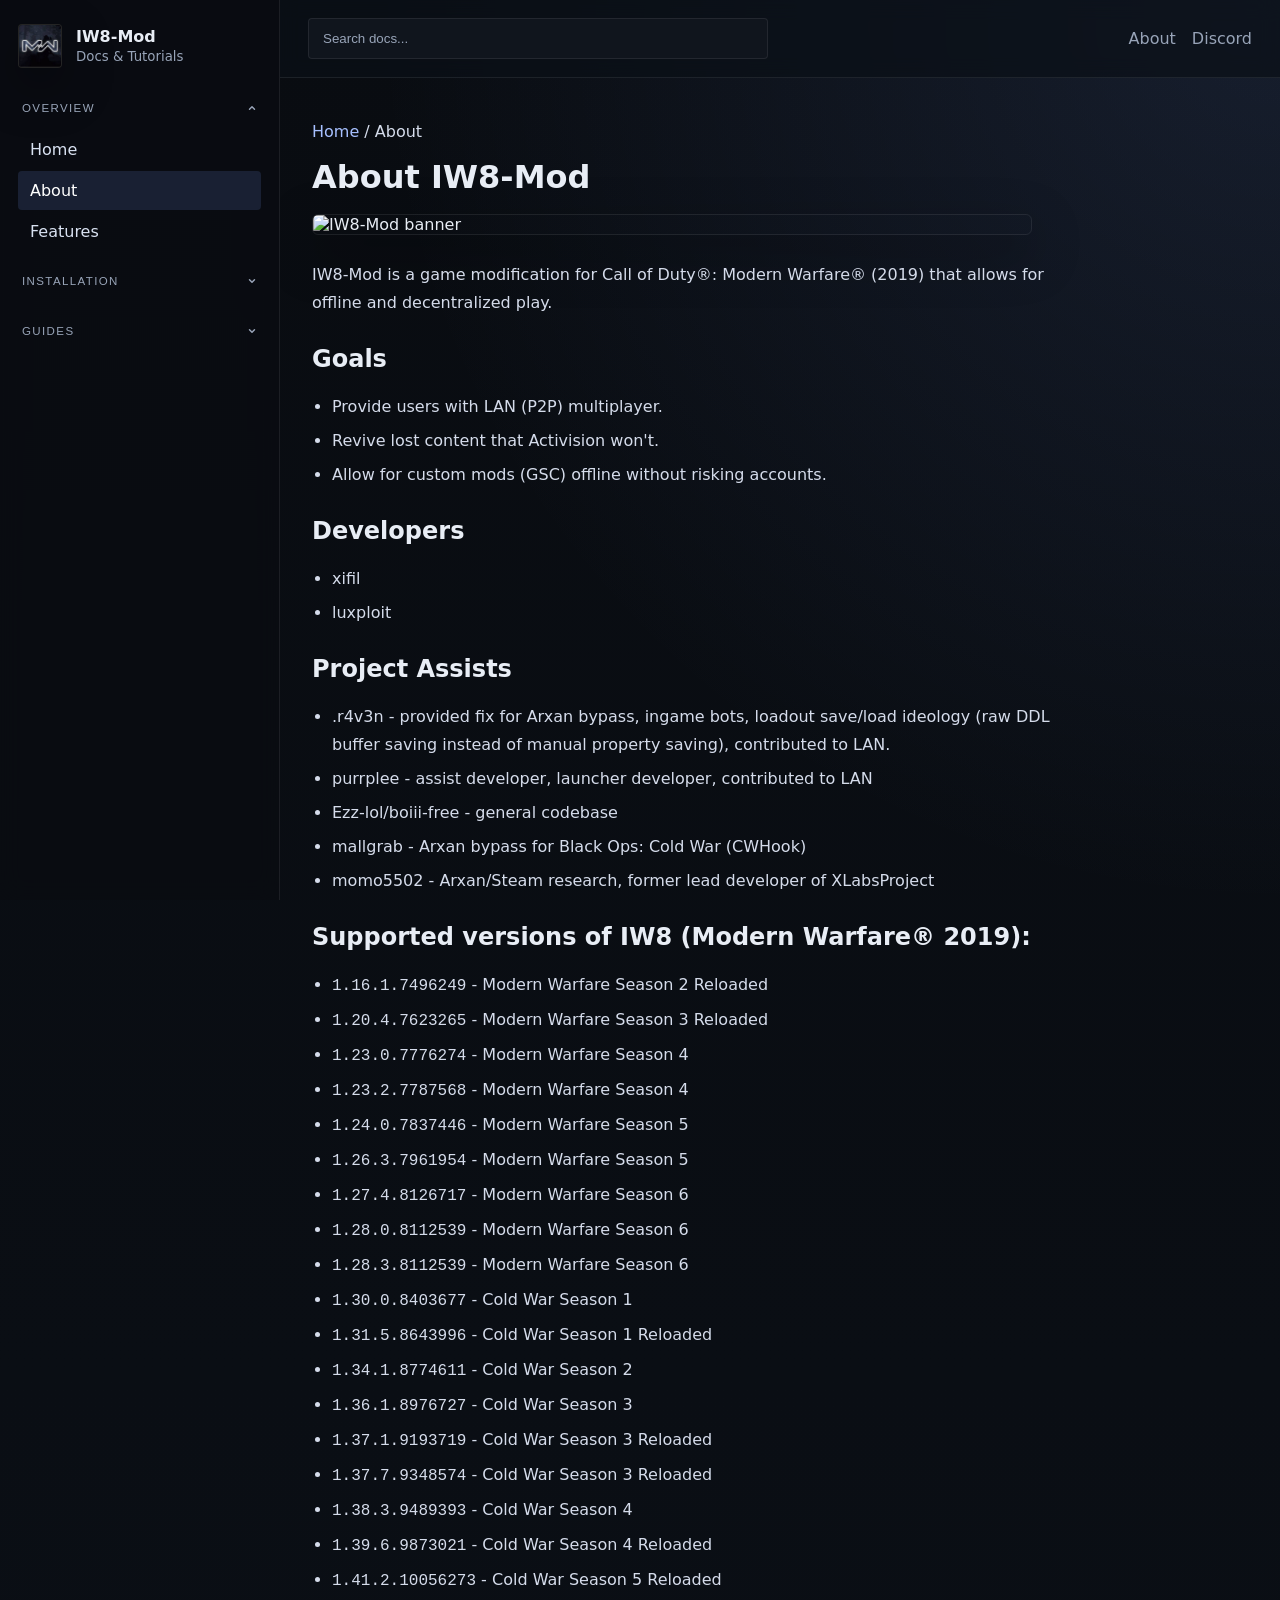
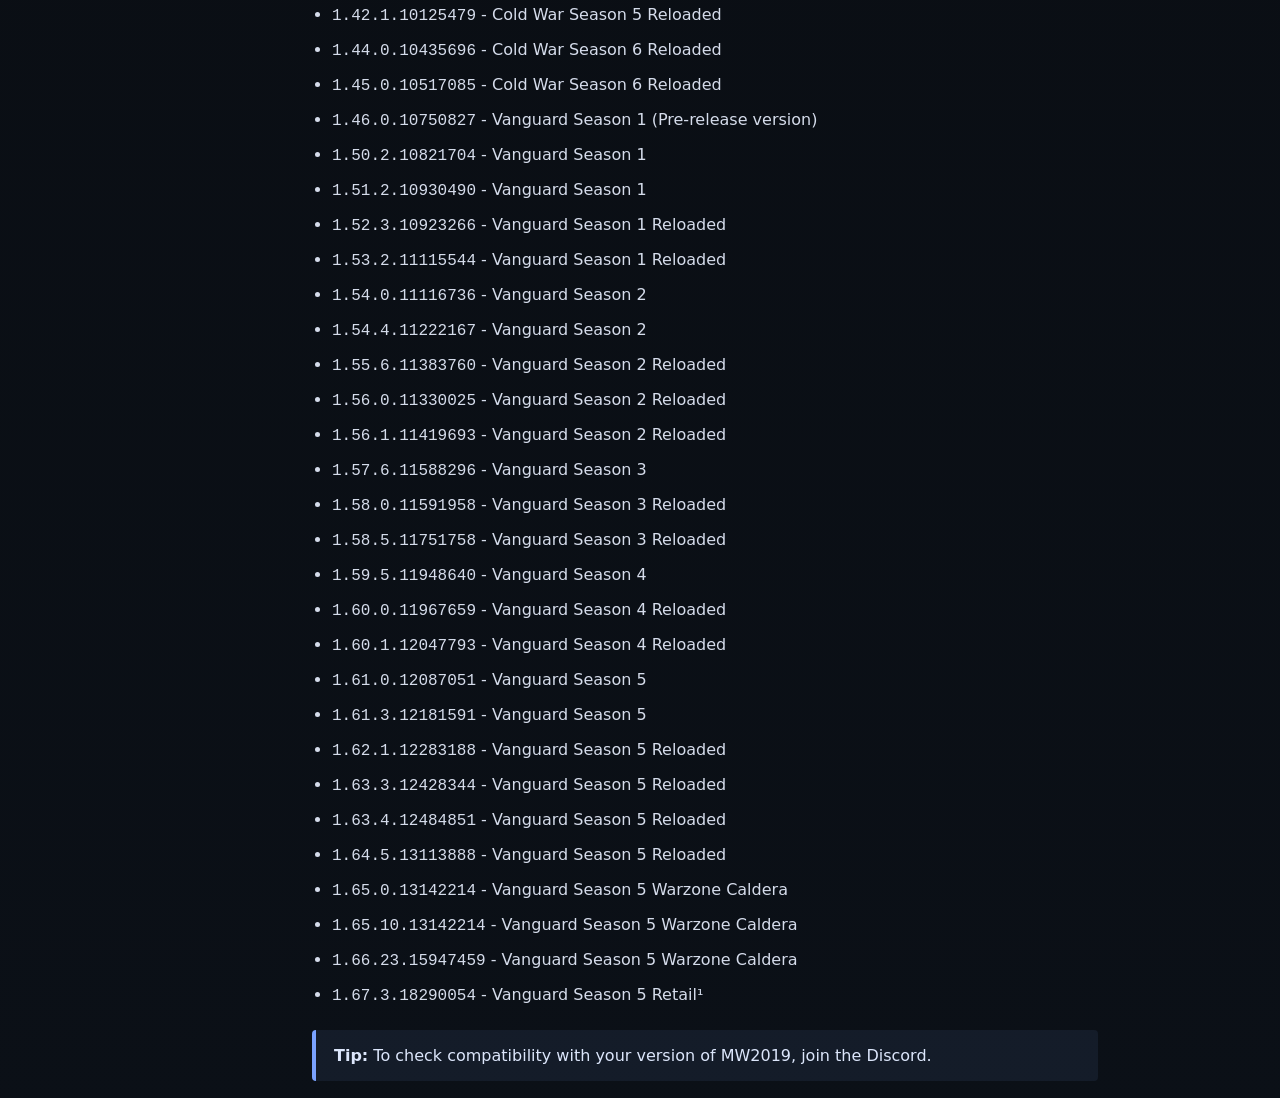
==== about/index.html @ 69fe7710 "WIP camo related page (codePen image sliders/dir css, still need more examples), other minor tweaks " ====
<!DOCTYPE html>
<html lang="en">

<head>
  <meta charset="UTF-8" />
  <meta name="viewport" content="width=device-width, initial-scale=1.0" />
  <title>IW8-Mod Docs - About</title>
  <meta name="description" content="About the IW8-Mod project and documentation." />
  <link rel="stylesheet" href="../assets/css/style.css" />
  <link rel="icon" type="image/png" href="../assets/images/iw8mod-icon.jpg" />
</head>

<body>
  <div class="site-shell">
    <aside class="sidebar" id="sidebar">
      <div class="sidebar-inner">
        <a class="brand" href="../">
          <img class="brand-mark brand-logo" src="../assets/images/iw8mod-icon.jpg" alt="IW8-Mod logo" />
          <div>
            <strong>IW8-Mod</strong>
            <small>Docs & Tutorials</small>
          </div>
        </a>

        <nav class="sidebar-nav">
          <div class="nav-group is-open">
            <button class="nav-group-toggle" type="button" aria-expanded="true">
              <span class="nav-label">Overview</span>
              <span class="nav-chevron">⌄</span>
            </button>
            <div class="nav-group-links">
              <a class="nav-link" href="../">Home</a>
              <a class="nav-link active" href="../about/">About</a>
              <a class="nav-link" href="../features/">Features</a>
            </div>
          </div>

          <div class="nav-group">
            <button class="nav-group-toggle" type="button" aria-expanded="false">
              <span class="nav-label">Installation</span>
              <span class="nav-chevron">⌄</span>
            </button>
            <div class="nav-group-links">
              <a class="nav-link" href="../installation/manual/">Manual</a>
              <a class="nav-link" href="../installation/zerolauncher/">Using ZeroLauncher</a>
            </div>
          </div>

          <div class="nav-group">
            <button class="nav-group-toggle" type="button" aria-expanded="false">
              <span class="nav-label">Guides</span>
              <span class="nav-chevron">⌄</span>
            </button>
            <div class="nav-group-links">
              <a class="nav-link" href="../guides/scripting/">Scripting</a>
              <a class="nav-link" href="../guides/customization/">Custom Camos</a>
              <a class="nav-link" href="../guides/troubleshooting/">Troubleshooting</a>
            </div>
          </div>
        </nav>
      </div>
    </aside>

    <div class="main-area">
      <header class="topbar">
        <button class="menu-toggle" id="menuToggle" aria-label="Toggle sidebar">
          ☰
        </button>

        <div class="topbar-search">
          <input type="text" placeholder="Search docs..." />
        </div>

        <div class="topbar-links">
          <a href="./">About</a>
          <a href="https://discord.gg/WVSErUvBbj">Discord</a>
        </div>
      </header>

      <main class="content doc-page">
        <p class="breadcrumb"><a href="../">Home</a> / About</p>
        <h1>About IW8-Mod</h1>

        <img class="iw8-mod-banner" src="https://cdn.fsploit.xyz/images/iw8-mod-banner.png" alt="IW8-Mod banner" />

        <p>
          IW8-Mod is a game modification for Call of Duty®: Modern Warfare® (2019) that allows for offline and
          decentralized play.
        </p>

        <h2>Goals</h2>
        <ul>
          <li>Provide users with LAN (P2P) multiplayer.</li>
          <li>Revive lost content that Activision won't.</li>
          <li>Allow for custom mods (GSC) offline without risking accounts.</li>
        </ul>

        <h2>Developers</h2>
        <ul>
          <li>xifil</li>
          <li>luxploit</li>
        </ul>
        <h2>Project Assists</h2>
        <ul>
          <li>.r4v3n - provided fix for Arxan bypass, ingame bots, loadout save/load ideology (raw DDL buffer saving
            instead of manual property saving), contributed to LAN.</li>
          <li>purrplee - assist developer, launcher developer, contributed to LAN</li>
          <li>Ezz-lol/boiii-free - general codebase</li>
          <li>mallgrab - Arxan bypass for Black Ops: Cold War (CWHook)</li>
          <li>momo5502 - Arxan/Steam research, former lead developer of XLabsProject</li>
        </ul>

        <h2>Supported versions of IW8 (Modern Warfare® 2019):</h2>
        <ul>
          <li><code>1.16.1.7496249</code> - Modern Warfare Season 2 Reloaded</li>
          <li><code>1.20.4.7623265</code> - Modern Warfare Season 3 Reloaded</li>
          <li><code>1.23.0.7776274</code> - Modern Warfare Season 4</li>
          <li><code>1.23.2.7787568</code> - Modern Warfare Season 4</li>
          <li><code>1.24.0.7837446</code> - Modern Warfare Season 5</li>
          <li><code>1.26.3.7961954</code> - Modern Warfare Season 5</li>
          <li><code>1.27.4.8126717</code> - Modern Warfare Season 6</li>
          <li><code>1.28.0.8112539</code> - Modern Warfare Season 6</li>
          <li><code>1.28.3.8112539</code> - Modern Warfare Season 6</li>
          <li><code>1.30.0.8403677</code> - Cold War Season 1</li>
          <li><code>1.31.5.8643996</code> - Cold War Season 1 Reloaded</li>
          <li><code>1.34.1.8774611</code> - Cold War Season 2</li>
          <li><code>1.36.1.8976727</code> - Cold War Season 3</li>
          <li><code>1.37.1.9193719</code> - Cold War Season 3 Reloaded</li>
          <li><code>1.37.7.9348574</code> - Cold War Season 3 Reloaded</li>
          <li><code>1.38.3.9489393</code> - Cold War Season 4</li>
          <li><code>1.39.6.9873021</code> - Cold War Season 4 Reloaded</li>
          <li><code>1.41.2.10056273</code> - Cold War Season 5 Reloaded</li>
          <li><code>1.42.1.10125479</code> - Cold War Season 5 Reloaded</li>
          <li><code>1.44.0.10435696</code> - Cold War Season 6 Reloaded</li>
          <li><code>1.45.0.10517085</code> - Cold War Season 6 Reloaded</li>
          <li><code>1.46.0.10750827</code> - Vanguard Season 1 (Pre-release version)</li>
          <li><code>1.50.2.10821704</code> - Vanguard Season 1</li>
          <li><code>1.51.2.10930490</code> - Vanguard Season 1</li>
          <li><code>1.52.3.10923266</code> - Vanguard Season 1 Reloaded</li>
          <li><code>1.53.2.11115544</code> - Vanguard Season 1 Reloaded</li>
          <li><code>1.54.0.11116736</code> - Vanguard Season 2</li>
          <li><code>1.54.4.11222167</code> - Vanguard Season 2</li>
          <li><code>1.55.6.11383760</code> - Vanguard Season 2 Reloaded</li>
          <li><code>1.56.0.11330025</code> - Vanguard Season 2 Reloaded</li>
          <li><code>1.56.1.11419693</code> - Vanguard Season 2 Reloaded</li>
          <li><code>1.57.6.11588296</code> - Vanguard Season 3</li>
          <li><code>1.58.0.11591958</code> - Vanguard Season 3 Reloaded</li>
          <li><code>1.58.5.11751758</code> - Vanguard Season 3 Reloaded</li>
          <li><code>1.59.5.11948640</code> - Vanguard Season 4</li>
          <li><code>1.60.0.11967659</code> - Vanguard Season 4 Reloaded</li>
          <li><code>1.60.1.12047793</code> - Vanguard Season 4 Reloaded</li>
          <li><code>1.61.0.12087051</code> - Vanguard Season 5</li>
          <li><code>1.61.3.12181591</code> - Vanguard Season 5</li>
          <li><code>1.62.1.12283188</code> - Vanguard Season 5 Reloaded</li>
          <li><code>1.63.3.12428344</code> - Vanguard Season 5 Reloaded</li>
          <li><code>1.63.4.12484851</code> - Vanguard Season 5 Reloaded</li>
          <li><code>1.64.5.13113888</code> - Vanguard Season 5 Reloaded</li>
          <li><code>1.65.0.13142214</code> - Vanguard Season 5 Warzone Caldera</li>
          <li><code>1.65.10.13142214</code> - Vanguard Season 5 Warzone Caldera</li>
          <li><code>1.66.23.15947459</code> - Vanguard Season 5 Warzone Caldera</li>
          <li><code>1.67.3.18290054</code> - Vanguard Season 5 Retail¹</li>
        </ul>

        <div class="callout">
          <strong>Tip:</strong> To check compatibility with your version of MW2019, join the Discord.
        </div>
      </main>
    </div>
  </div>
  <script src="../assets/js/main.js"></script>
</body>

</html>
---- assets/css/style.css ----
:root {
  --bg: #0a0d12;
  --panel: #10151d;
  --panel-2: #151c27;
  --border: rgba(255, 255, 255, 0.08);
  --text: #e8edf5;
  --muted: #98a4b8;
  --accent: #7aa2ff;
  --accent-2: #a7c0ff;
  --shadow: 0 18px 50px rgba(0, 0, 0, 0.35);
  --radius-lg: 6px;
  --radius-md: 4px;
  --radius-sm: 2px;
  --sidebar-width: 280px;
}

* {
  box-sizing: border-box;
}

html {
  scroll-behavior: smooth;
}

body {
  margin: 0;
  font-family: Inter, system-ui, Arial, sans-serif;
  background:
    radial-gradient(circle at top right, rgba(122, 162, 255, 0.12), transparent 30%),
    linear-gradient(180deg, #090c11 0%, #0b1017 100%);
  color: var(--text);
}

a {
  color: inherit;
  text-decoration: none;
}

code,
pre {
  font-family: Consolas, Monaco, monospace;
}

.site-shell {
  display: flex;
  min-height: 100vh;
}

.sidebar {
  width: var(--sidebar-width);
  background: rgba(10, 13, 18, 0.92);
  border-right: 1px solid var(--border);
  position: sticky;
  top: 0;
  height: 100vh;
  backdrop-filter: blur(12px);
  z-index: 30;
}

.sidebar-inner {
  padding: 24px 18px;
}

.brand {
  display: flex;
  align-items: center;
  gap: 14px;
  margin-bottom: 28px;
}

.brand-mark {
  width: 44px;
  height: 44px;
  border-radius: var(--radius-md);
  object-fit: cover;
  display: block;
  box-shadow: var(--shadow);
  border: 1px solid rgba(255, 255, 255, 0.08);
  background: #111;
}

.brand-logo {
  flex-shrink: 0;
}

.brand strong {
  display: block;
  font-size: 1rem;
}

.brand small {
  color: var(--muted);
}

.sidebar-nav {
  display: flex;
  flex-direction: column;
  gap: 18px;
}

.nav-group {
  display: flex;
  flex-direction: column;
  gap: 8px;
}

.nav-label {
  font-size: 0.72rem;
  text-transform: uppercase;
  letter-spacing: 0.12em;
  color: var(--muted);
  margin-bottom: 4px;
}

.nav-link {
  display: block;
  padding: 10px 12px;
  border-radius: var(--radius-md);
  color: #d9e2f2;
  transition: background 0.2s ease, color 0.2s ease, transform 0.2s ease;
}

.nav-link:hover,
.nav-link.active {
  background: rgba(122, 162, 255, 0.14);
  color: white;
}

.nav-link:hover {
  transform: translateX(2px);
}

.main-area {
  flex: 1;
  min-width: 0;
}

.topbar {
  display: flex;
  align-items: center;
  justify-content: space-between;
  gap: 16px;
  padding: 18px 28px;
  border-bottom: 1px solid var(--border);
  background: rgba(11, 16, 23, 0.7);
  backdrop-filter: blur(10px);
  position: sticky;
  top: 0;
  z-index: 20;
}

.menu-toggle {
  display: none;
  border: 1px solid var(--border);
  background: var(--panel);
  color: var(--text);
  border-radius: var(--radius-md);
  padding: 10px 12px;
  cursor: pointer;
}

.topbar-search {
  flex: 1;
  max-width: 460px;
}

.topbar-search input {
  width: 100%;
  padding: 12px 14px;
  border-radius: var(--radius-md);
  border: 1px solid var(--border);
  background: var(--panel);
  color: var(--text);
  outline: none;
}

.topbar-links {
  display: flex;
  align-items: center;
  gap: 16px;
}

.topbar-links a {
  color: var(--muted);
  transition: 0.2s ease;
}

.topbar-links a:hover {
  color: white;
}

.content {
  padding: 40px 32px 64px;
  max-width: 1100px;
}

.hero {
  padding: 34px;
  border: 1px solid var(--border);
  border-radius: var(--radius-lg);
  background:
    linear-gradient(180deg, rgba(255, 255, 255, 0.03), rgba(255, 255, 255, 0.01)),
    rgba(16, 21, 29, 0.86);
  box-shadow: var(--shadow);
}

.hero-badge {
  display: inline-block;
  padding: 8px 12px;
  border-radius: var(--radius-sm);
  background: rgba(122, 162, 255, 0.12);
  color: var(--accent-2);
  font-size: 0.84rem;
  margin-bottom: 12px;
}

.hero h1 {
  margin: 0 0 12px;
  font-size: clamp(2rem, 4vw, 3.5rem);
}

.hero p {
  margin: 0;
  max-width: 720px;
  color: var(--muted);
  font-size: 1.05rem;
  line-height: 1.7;
}

.hero-actions {
  display: flex;
  gap: 12px;
  margin-top: 22px;
  flex-wrap: wrap;
}

.btn {
  display: inline-flex;
  align-items: center;
  justify-content: center;
  min-height: 46px;
  padding: 0 18px;
  border-radius: var(--radius-md);
  font-weight: 600;
  transition: 0.2s ease;
}

.btn-primary {
  background: linear-gradient(135deg, var(--accent), #5d84df);
  color: white;
}

.btn-primary:hover {
  transform: translateY(-1px);
}

.btn-secondary {
  background: rgba(255, 255, 255, 0.04);
  border: 1px solid var(--border);
  color: white;
}

.grid-cards {
  display: grid;
  grid-template-columns: repeat(3, minmax(0, 1fr));
  gap: 18px;
  margin-top: 28px;
}

.doc-card {
  display: block;
  padding: 22px;
  border-radius: var(--radius-lg);
  border: 1px solid var(--border);
  background: rgba(16, 21, 29, 0.78);
  transition: 0.2s ease;
}

.doc-card:hover {
  transform: translateY(-3px);
  border-color: rgba(122, 162, 255, 0.25);
}

.card-kicker {
  display: inline-block;
  margin-bottom: 10px;
  color: var(--accent-2);
  font-size: 0.82rem;
  text-transform: uppercase;
  letter-spacing: 0.08em;
}

.doc-card h2 {
  margin: 0 0 10px;
  font-size: 1.15rem;
}

.doc-card p {
  margin: 0;
  color: var(--muted);
  line-height: 1.6;
}

.doc-section,
.doc-page {
  max-width: 850px;
}

.doc-page h1,
.doc-section h2 {
  margin-top: 0;
}

.doc-page p,
.doc-page li,
.doc-section p {
  color: #d5dceb;
  line-height: 1.75;
}

.topbar-search input::placeholder {
  color: var(--muted);
}

.doc-page ul,
.doc-page ol {
  padding-left: 20px;
}

.callout {
  margin-top: 20px;
  padding: 16px 18px;
  border-left: 4px solid var(--accent);
  border-radius: var(--radius-md);
  background: rgba(122, 162, 255, 0.08);
  color: #dce6fb;
}

pre {
  padding: 16px;
  border-radius: var(--radius-md);
  background: #0b1118;
  border: 1px solid var(--border);
  overflow-x: auto;
}

.breadcrumb {
  color: var(--muted);
  margin-bottom: 12px;
}

.breadcrumb a {
  color: var(--accent-2);
}

@media (max-width: 980px) {
  .grid-cards {
    grid-template-columns: 1fr;
  }

  .sidebar {
    position: fixed;
    left: -100%;
    transition: 0.25s ease;
  }

  .sidebar.open {
    left: 0;
  }

  .menu-toggle {
    display: inline-flex;
  }

  .topbar {
    padding: 16px 18px;
  }

  .content {
    padding: 24px 18px 48px;
  }

  .topbar-links {
    display: none;
  }
}

.iw8-mod-banner {
  display: block;
  width: 100%;
  max-width: 720px;
  max-height: 320px;

  margin: 18px 0 26px 0;

  border-radius: var(--radius-lg);
  object-fit: cover;

  border: 1px solid var(--border);
  box-shadow: var(--shadow);
}


.doc-page h1 {
  margin-bottom: 10px;
}

.doc-page p {
  margin-top: 0;
}

.doc-page h2 {
  margin-top: 28px;
}

.doc-page ul li {
  margin-bottom: 6px;
}

.doc-page ol li {
  margin-bottom: 8px;
}

.topbar-search {
  flex: 1;
  max-width: 460px;
  position: relative;
}

.search-results {
  position: absolute;
  top: calc(100% + 10px);
  left: 0;
  right: 0;
  display: none;
  padding: 8px;
  border-radius: var(--radius-md);
  border: 1px solid var(--border);
  background: rgba(16, 21, 29, 0.98);
  backdrop-filter: blur(12px);
  box-shadow: var(--shadow);
  z-index: 50;
}

.search-results.visible {
  display: block;
}

.search-result-item {
  display: block;
  padding: 12px 14px;
  border-radius: var(--radius-md);
  transition: 0.2s ease;
}

.search-result-item:hover {
  background: rgba(122, 162, 255, 0.12);
}

.search-result-item strong {
  display: block;
  color: white;
  font-size: 0.96rem;
}

.search-result-section {
  display: block;
  margin-bottom: 4px;
  color: var(--accent-2);
  font-size: 0.76rem;
  text-transform: uppercase;
  letter-spacing: 0.08em;
}

.search-result-empty {
  padding: 12px 14px;
  color: var(--muted);
  border-radius: var(--radius-md);
}

.nav-group {
  display: flex;
  flex-direction: column;
  gap: 8px;
}

.nav-group-toggle {
  width: 100%;
  display: flex;
  align-items: center;
  justify-content: space-between;
  gap: 10px;
  padding: 6px 4px;
  background: transparent;
  border: 0;
  color: inherit;
  cursor: pointer;
  text-align: left;
}

.nav-group-toggle .nav-label {
  margin-bottom: 0;
}

.nav-chevron {
  display: inline-block;
  width: 10px;
  height: 10px;
  font-size: 0;
  color: transparent !important;
  background-color: var(--muted);
  -webkit-mask: url("data:image/svg+xml,%3Csvg xmlns='http://www.w3.org/2000/svg' viewBox='0 0 24 24' fill='none' stroke='black' stroke-width='3.5' stroke-linecap='round' stroke-linejoin='round'%3E%3Cpath d='m6 9 6 6 6-6'/%3E%3C/svg%3E") no-repeat center;
  mask: url("data:image/svg+xml,%3Csvg xmlns='http://www.w3.org/2000/svg' viewBox='0 0 24 24' fill='none' stroke='black' stroke-width='3.5' stroke-linecap='round' stroke-linejoin='round'%3E%3Cpath d='m6 9 6 6 6-6'/%3E%3C/svg%3E") no-repeat center;
  -webkit-mask-size: contain;
  mask-size: contain;
  transition: transform 0.25s cubic-bezier(0.2, 0, 0, 1), background-color 0.2s ease;
  vertical-align: middle;
}

.nav-group-links {
  overflow: hidden;
  max-height: 0;
  opacity: 0;
  transition:
    max-height 0.28s ease,
    opacity 0.2s ease;
}

.nav-group-links>* {
  overflow: hidden;
}

.nav-group.is-open .nav-group-links {
  max-height: 500px;
  opacity: 1;
}

.nav-group.is-open .nav-chevron {
  transform: rotate(-180deg);
}

.nav-group-links .nav-link {
  display: block;
  margin-top: 2px;
}

.nav-group-toggle:hover .nav-label {
  color: white;
}

.nav-group-toggle:hover .nav-chevron {
  background-color: white;
}

.doc-image-card {
  margin: 18px 0 26px;
  padding: 10px;
  border-radius: var(--radius-lg);
  background: rgba(16, 21, 29, 0.72);
  border: 1px solid var(--border);
  box-shadow: var(--shadow);
}

.doc-image {
  display: block;
  width: 100%;
  max-width: 820px;
  margin: 0 auto;
  border-radius: var(--radius-md);
  border: 1px solid rgba(255, 255, 255, 0.06);
  object-fit: cover;
}

.doc-image-caption {
  margin: 12px 4px 2px;
  color: var(--muted);
  font-size: 0.92rem;
  line-height: 1.6;
  text-align: center;
}

.doc-image-small {
  max-width: 520px;
}

.doc-image-medium {
  max-width: 700px;
}

.doc-image-large {
  max-width: 920px;
}

.doc-image-inline {
  margin-top: 12px;
}

@media (max-width: 980px) {
  .doc-image-card {
    padding: 8px;
    border-radius: var(--radius-md);
  }

  .doc-image {
    border-radius: var(--radius-md);
  }

  .doc-image-caption {
    font-size: 0.88rem;
  }
}

.file-tree {
  background: rgba(16, 21, 29, 0.72);
  border: 1px solid var(--border);
  border-radius: var(--radius-md);
  padding: 14px 18px;
  margin: 1.5em 0;
  max-width: 480px;
}

.file-tree-title {
  font-size: 0.72rem;
  font-weight: 600;
  color: var(--text-muted);
  text-transform: uppercase;
  letter-spacing: 0.08em;
  margin-bottom: 12px;
  border-bottom: 1px solid var(--border);
  padding-bottom: 8px;
}

.file-tree-node {
  display: flex;
  align-items: center;
  gap: 8px;
  padding: 4px 0;
  font-family: monospace;
  font-size: 0.84rem;
}

.file-tree-node.folder {
  color: #ffffff;
  font-weight: 600;
}

.file-tree-children {
  margin-left: 10px;
  border-left: 1px solid var(--border);
  padding-left: 14px;
}

.file-tree-node.file {
  color: var(--text-muted);
}

.file-tree-node.file:hover {
  color: var(--text);
}

.file-icon {
  flex-shrink: 0;
}

.slider-controls {
  display: flex;
  gap: 8px;
  margin: 1.5em auto 1em auto;
  justify-content: safe center;
  flex-wrap: nowrap;
  overflow-x: auto;
  white-space: nowrap;
  padding: 6px 12px;
  max-width: 100%;
  scrollbar-width: none;
  -webkit-overflow-scrolling: touch;
}

.slider-controls::-webkit-scrollbar {
  display: none;
}

.slider-tab {
  flex-shrink: 0;
  background: var(--bg-hover);
  border: 1px solid var(--border);
  color: var(--text-muted);
  padding: 4px 8px;
  font-size: 0.66rem;
  font-family: inherit;
  cursor: pointer;
  border-radius: var(--radius-sm);
  transition: all 0.2s ease;
  font-weight: 600;
  text-transform: uppercase;
  letter-spacing: 0.03em;
}

.slider-tab:hover {
  background: var(--border);
  color: var(--text);
}

.slider-tab.active {
  background: var(--accent);
  border-color: var(--accent);
  color: #ffffff;
}

.variant-controls {
  display: flex;
  gap: 8px;
  margin: 0 0 1.5em 0;
  justify-content: center;
  align-items: center;
  flex-wrap: wrap;
}

.variant-label {
  font-size: 0.82rem;
  color: var(--text-muted);
  font-weight: 600;
  text-transform: uppercase;
  letter-spacing: 0.05em;
  margin-right: 6px;
}

.variant-indicator {
  background: var(--bg-hover);
  border: 1px solid var(--border);
  color: var(--text-muted);
  padding: 5px 12px;
  font-size: 0.76rem;
  font-family: inherit;
  border-radius: var(--radius-sm);
  transition: all 0.3s ease;
  font-weight: 600;
  text-transform: uppercase;
  letter-spacing: 0.05em;
  opacity: 0.5;
}

.variant-indicator.active {
  background: var(--accent-2);
  border-color: var(--accent-2);
  color: #ffffff;
  opacity: 1;
}

.slider-option {
  display: none;
  position: relative;
  width: 100%;
}

.slider-option.active {
  display: block;
}

.cd-image-container {
  position: relative;
  width: 100%;
  max-width: 768px;
  margin: 0 auto 2em auto;
  overflow: hidden;
  border: 1px solid var(--border);
  box-shadow: var(--shadow);
  border-radius: var(--radius-lg);
  user-select: none;
}

.cd-image-container img,
.cd-image-container video {
  display: block;
  width: 100%;
  height: auto;
  pointer-events: none;
}

.cd-image-container img {
  transition: opacity 0.35s ease;
  opacity: 1;
}

.cd-image-container img.fade-out {
  opacity: 0;
}

.cd-image-label {
  position: absolute;
  font-weight: 600;
  font-size: 0.76rem;
  text-transform: uppercase;
  letter-spacing: 0.08em;
  top: 14px;
  color: #ffffff;
  background: rgba(10, 13, 18, 0.85);
  padding: 6px 12px;
  border-radius: var(--radius-sm);
  z-index: 5;
  backdrop-filter: blur(4px);
  pointer-events: none;
  opacity: 0;
  transform: translateY(10px);
  transition: transform 0.3s ease, opacity 0.3s ease;
}

.cd-image-label[data-type="original"] {
  left: 14px;
}

.cd-image-label[data-type="modified"] {
  right: 14px;
}

.is-visible .cd-image-label {
  opacity: 1;
  transform: translateY(0);
}

.is-visible .cd-image-label.is-hidden {
  opacity: 0;
}

.is-dragging .cd-image-label,
.initial-anim .cd-image-label {
  opacity: 0 !important;
  transform: translateY(10px);
}

.cd-value-label {
  position: absolute;
  bottom: 12px;
  left: 50%;
  transform: translateX(-50%) translateY(10px);
  background: rgba(10, 10, 12, 0.85);
  border: 1px solid var(--border);
  color: var(--text);
  padding: 4px 10px;
  font-size: 0.68rem;
  font-family: monospace;
  font-weight: 500;
  border-radius: var(--radius-sm);
  z-index: 4;
  pointer-events: none;
  opacity: 0;
  transition: all 0.3s cubic-bezier(0.16, 1, 0.3, 1);
  white-space: nowrap;
}

.is-visible .cd-value-label {
  opacity: 1;
  transform: translateX(-50%) translateY(0);
}

.is-dragging .cd-value-label,
.initial-anim .cd-value-label {
  opacity: 0 !important;
  transform: translateX(-50%) translateY(10px) !important;
}

.cd-resize-img {
  position: absolute;
  top: 0;
  left: 0;
  width: 0;
  height: 100%;
  overflow: hidden;
  z-index: 2;
  transform: translateZ(0);
  backface-visibility: hidden;
}

.cd-resize-img img,
.cd-resize-img video {
  position: absolute;
  left: 0;
  top: 0;
  display: block;
  height: 100%;
  width: auto;
  max-width: none;
}

.is-visible .cd-resize-img {
  width: 50%;
}

.is-visible.initial-anim .cd-resize-img {
  animation: cd-bounce-in 0.8s cubic-bezier(0.16, 1, 0.3, 1);
}

@keyframes cd-bounce-in {
  0% {
    width: 0;
  }

  70% {
    width: 55%;
  }

  100% {
    width: 50%;
  }
}

.cd-handle {
  position: absolute;
  height: 40px;
  width: 40px;
  left: 50%;
  top: 50%;
  margin-left: -20px;
  margin-top: -20px;
  border-radius: 50%;
  background: var(--accent) no-repeat center center;
  background-image: url("data:image/svg+xml,%3Csvg xmlns='http://www.w3.org/2000/svg' width='24' height='24' viewBox='0 0 24 24' fill='none' stroke='white' stroke-width='2.5' stroke-linecap='round' stroke-linejoin='round'%3E%3Cpath d='m8 17-5-5 5-5M16 7l5 5-5 5'/%3E%3C/svg%3E");
  background-size: 20px;
  cursor: ew-resize;
  box-shadow: 0 0 0 4px rgba(122, 162, 255, 0.25), 0 4px 12px rgba(0, 0, 0, 0.5);
  z-index: 10;
  opacity: 0;
  transform: translate3d(0, 0, 0) scale(0);
}

.cd-handle.draggable {
  background-color: var(--accent-2);
  box-shadow: 0 0 0 6px rgba(122, 162, 255, 0.4), 0 6px 16px rgba(0, 0, 0, 0.6);
}

.is-visible .cd-handle {
  opacity: 1;
  transform: translate3d(0, 0, 0) scale(1);
  transition: transform 0.4s cubic-bezier(0.34, 1.56, 0.64, 1), opacity 0.3s ease;
}
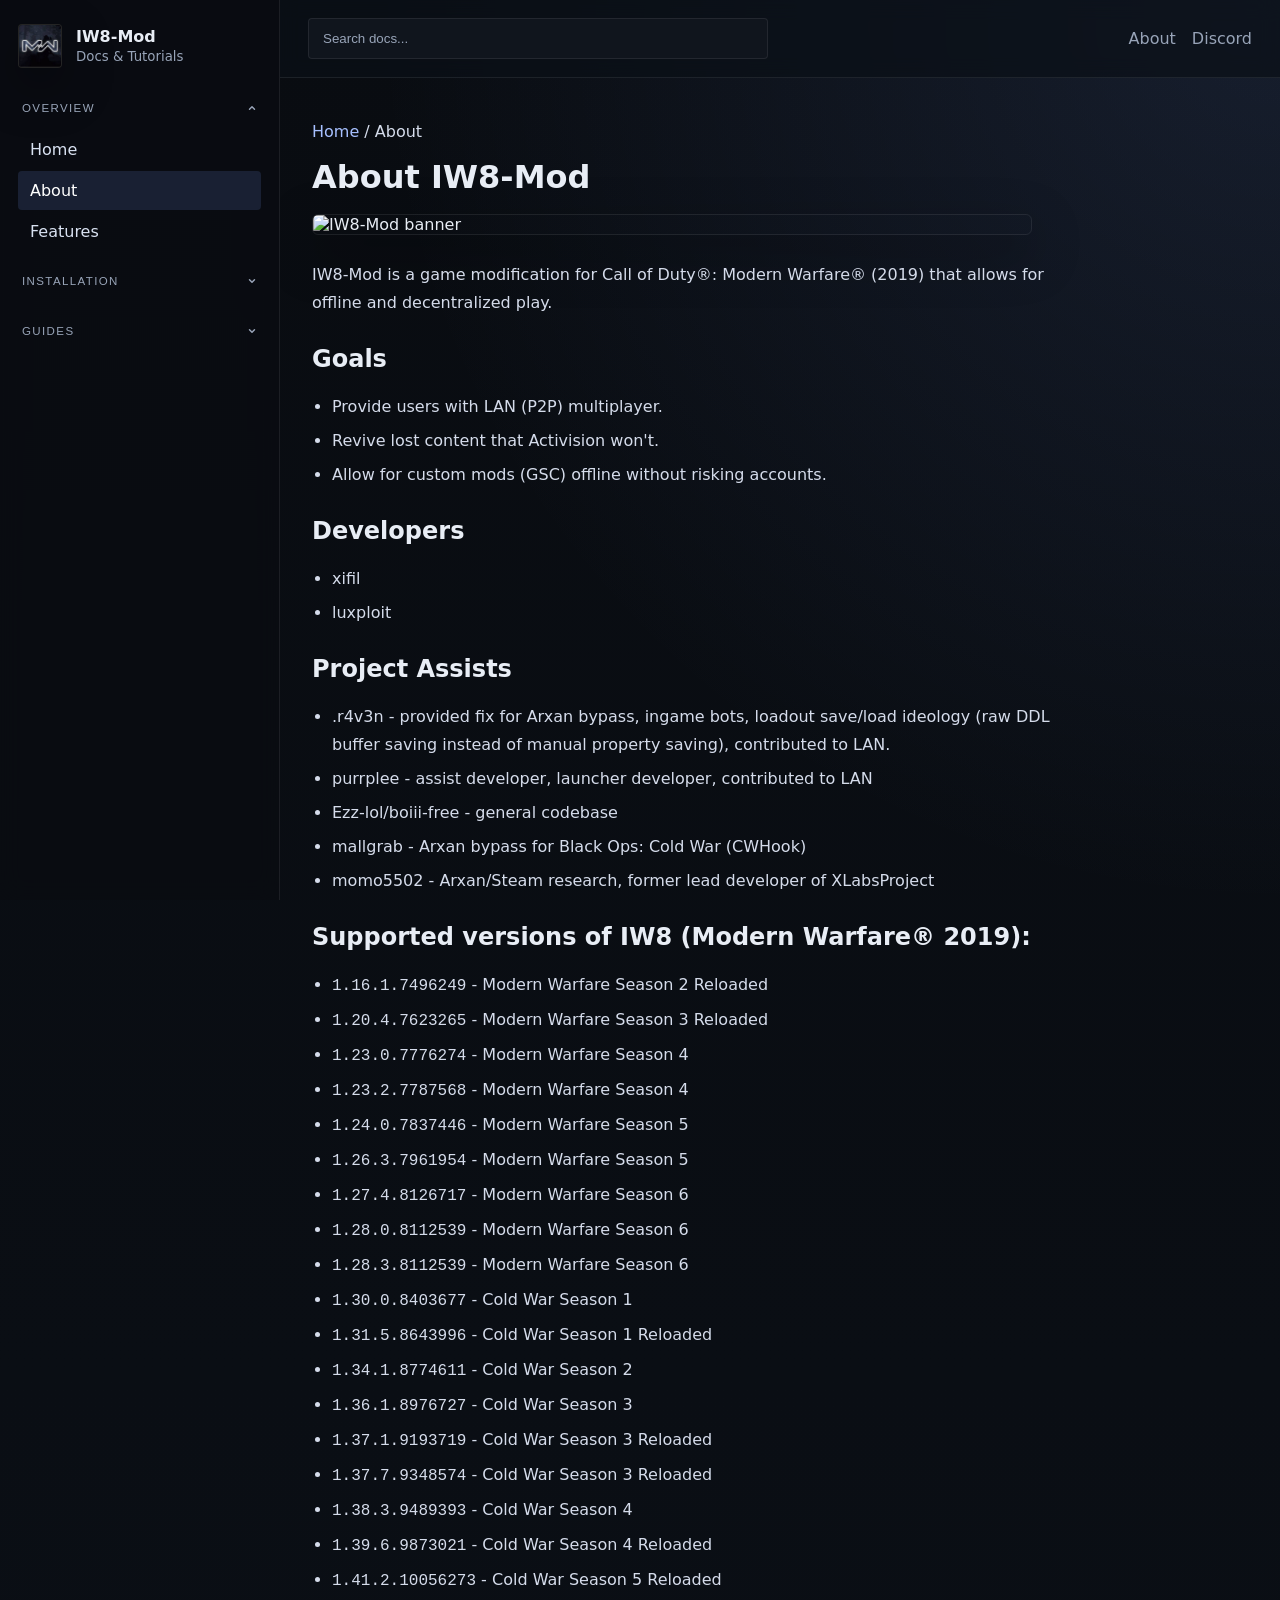
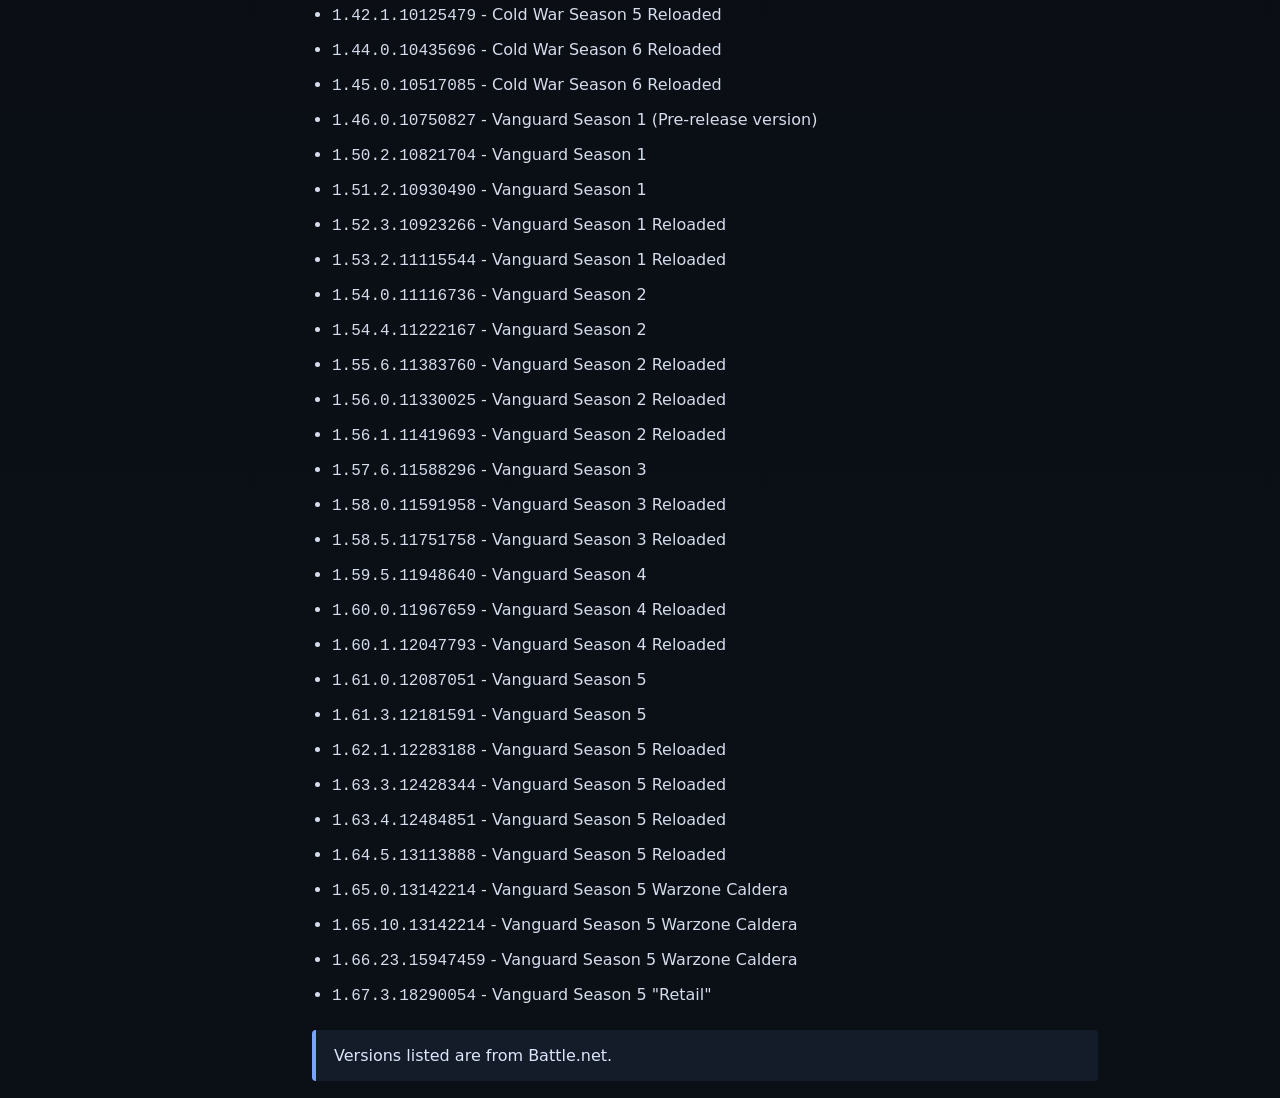
==== commit 92f54cf5: "Preparations" ====
--- a/about/index.html
+++ b/about/index.html
@@ -53,7 +53,7 @@
             </button>
             <div class="nav-group-links">
               <a class="nav-link" href="../guides/scripting/">Scripting</a>
-              <a class="nav-link" href="../guides/customization/">Custom Camos</a>
+              <a class="nav-link" href="../guides/camos/">Custom Camos</a>
               <a class="nav-link" href="../guides/troubleshooting/">Troubleshooting</a>
             </div>
           </div>
@@ -158,11 +158,11 @@
           <li><code>1.65.0.13142214</code> - Vanguard Season 5 Warzone Caldera</li>
           <li><code>1.65.10.13142214</code> - Vanguard Season 5 Warzone Caldera</li>
           <li><code>1.66.23.15947459</code> - Vanguard Season 5 Warzone Caldera</li>
-          <li><code>1.67.3.18290054</code> - Vanguard Season 5 Retail¹</li>
+          <li><code>1.67.3.18290054</code> - Vanguard Season 5 "Retail"</li>
         </ul>
 
         <div class="callout">
-          <strong>Tip:</strong> To check compatibility with your version of MW2019, join the Discord.
+          Versions listed are from Battle.net.
         </div>
       </main>
     </div>
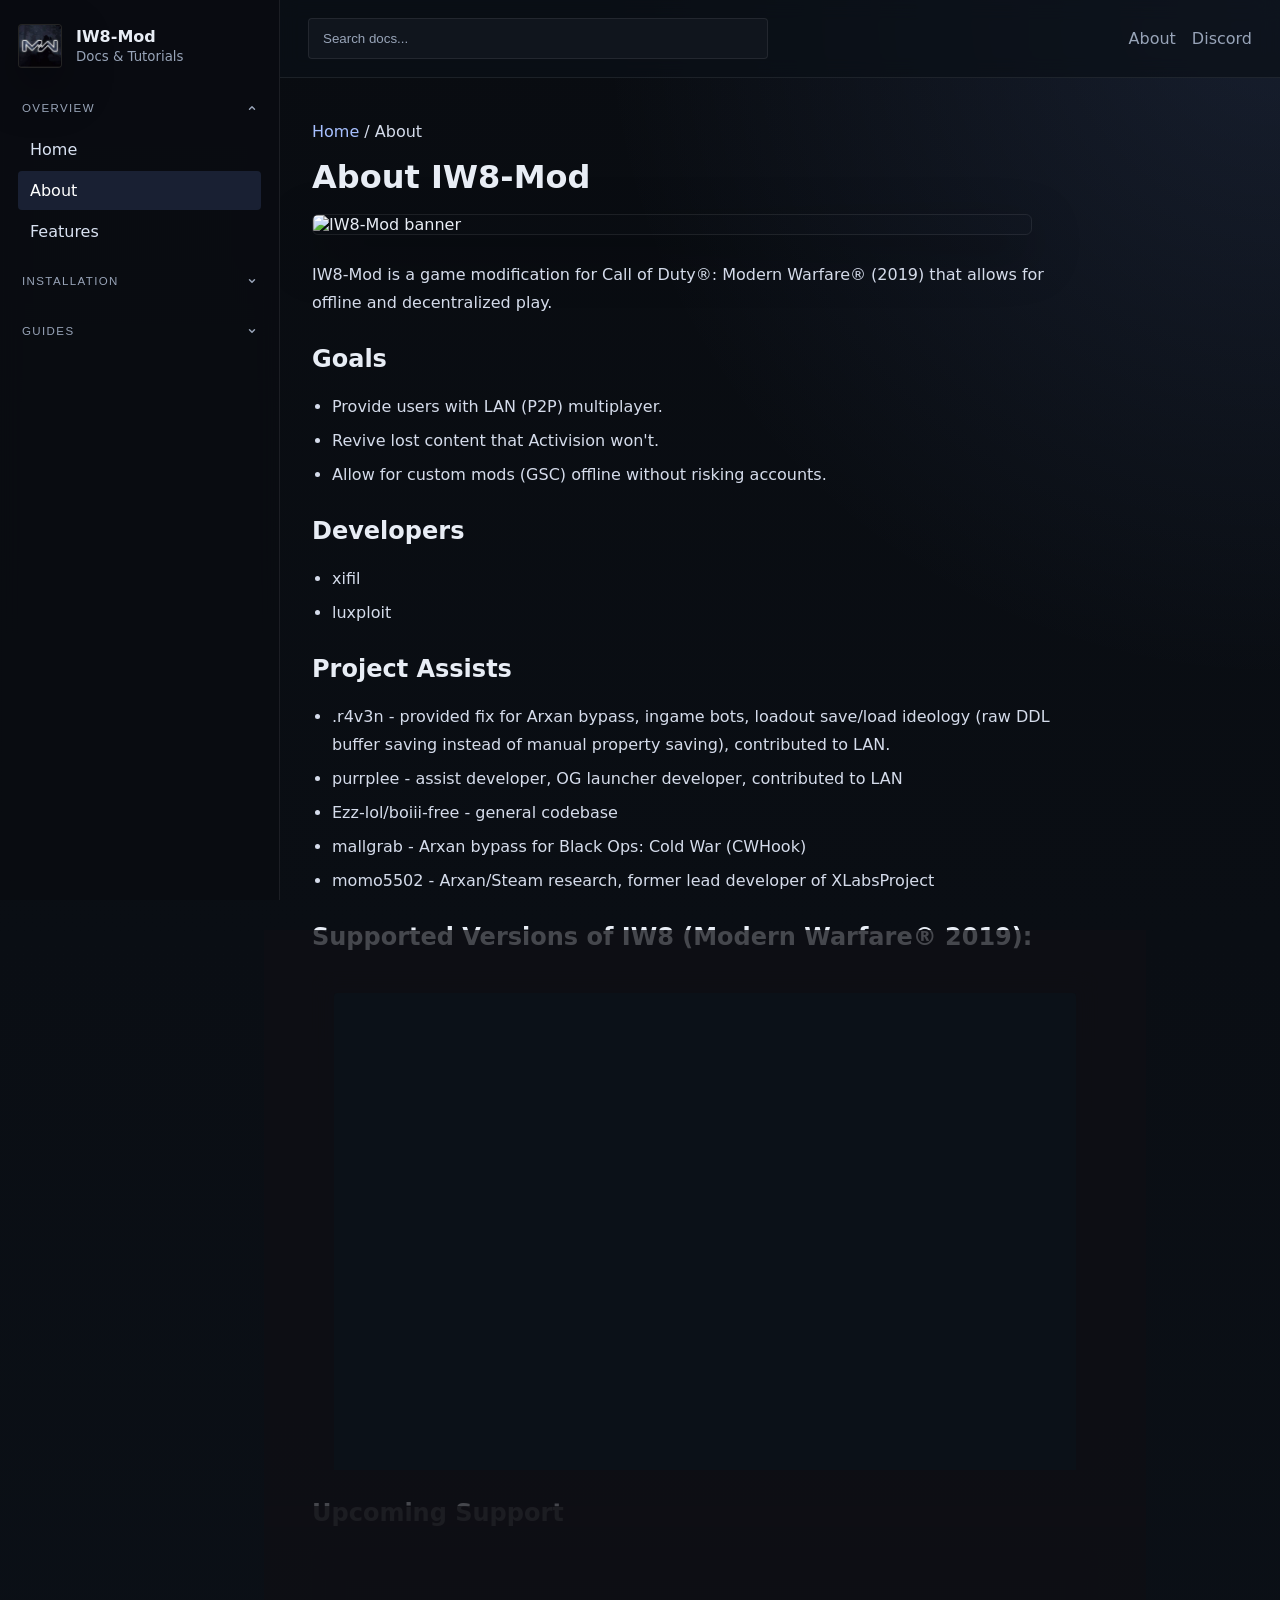
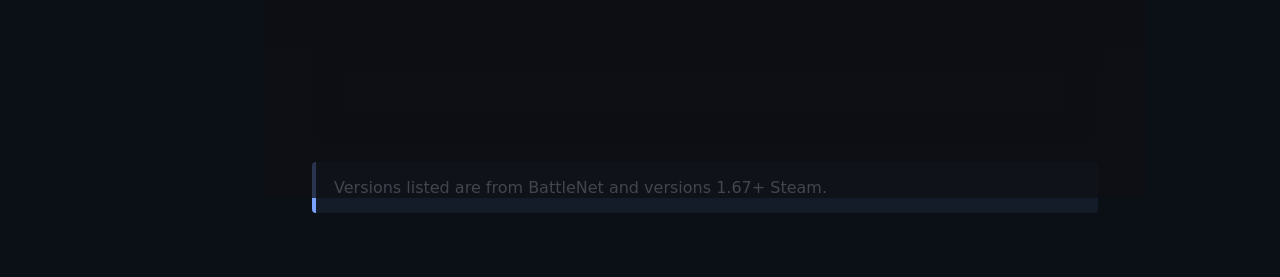
==== commit c40cfa88: "revamped FAQ page, updated about page with scrollable versions list" ====
--- a/about/index.html
+++ b/about/index.html
@@ -8,6 +8,14 @@
   <meta name="description" content="About the IW8-Mod project and documentation." />
   <link rel="stylesheet" href="../assets/css/style.css" />
   <link rel="icon" type="image/png" href="../assets/images/iw8mod-icon.jpg" />
+
+  <meta content="IW8-Mod Docs - About" property="og:title" />
+  <meta content="Our about page for IW8-Mod, credits, features and more." property="og:description" />
+  <meta content="https://docs.iw8.dev/about/" property="og:url" />
+  
+  <meta content="https://docs.iw8.dev/assets/images/iw8mod-icon.jpg" property="og:image" />
+  
+  <meta content="#FF5733" name="theme-color" />
 </head>
 
 <body>
@@ -52,9 +60,9 @@
               <span class="nav-chevron">⌄</span>
             </button>
             <div class="nav-group-links">
-              <a class="nav-link" href="../guides/scripting/">Scripting</a>
+              <a class="nav-link" href="../guides/faq/">FAQ</a>
+              <a class="nav-link" href="../guides/troubleshooting/">Troubleshooting</a>
               <a class="nav-link" href="../guides/camos/">Custom Camos</a>
-              <a class="nav-link" href="../guides/troubleshooting/">Troubleshooting</a>
             </div>
           </div>
         </nav>
@@ -104,65 +112,170 @@
         <ul>
           <li>.r4v3n - provided fix for Arxan bypass, ingame bots, loadout save/load ideology (raw DDL buffer saving
             instead of manual property saving), contributed to LAN.</li>
-          <li>purrplee - assist developer, launcher developer, contributed to LAN</li>
+          <li>purrplee - assist developer, OG launcher developer, contributed to LAN</li>
           <li>Ezz-lol/boiii-free - general codebase</li>
           <li>mallgrab - Arxan bypass for Black Ops: Cold War (CWHook)</li>
           <li>momo5502 - Arxan/Steam research, former lead developer of XLabsProject</li>
         </ul>
 
-        <h2>Supported versions of IW8 (Modern Warfare® 2019):</h2>
-        <ul>
-          <li><code>1.16.1.7496249</code> - Modern Warfare Season 2 Reloaded</li>
-          <li><code>1.20.4.7623265</code> - Modern Warfare Season 3 Reloaded</li>
-          <li><code>1.23.0.7776274</code> - Modern Warfare Season 4</li>
-          <li><code>1.23.2.7787568</code> - Modern Warfare Season 4</li>
-          <li><code>1.24.0.7837446</code> - Modern Warfare Season 5</li>
-          <li><code>1.26.3.7961954</code> - Modern Warfare Season 5</li>
-          <li><code>1.27.4.8126717</code> - Modern Warfare Season 6</li>
-          <li><code>1.28.0.8112539</code> - Modern Warfare Season 6</li>
-          <li><code>1.28.3.8112539</code> - Modern Warfare Season 6</li>
-          <li><code>1.30.0.8403677</code> - Cold War Season 1</li>
-          <li><code>1.31.5.8643996</code> - Cold War Season 1 Reloaded</li>
-          <li><code>1.34.1.8774611</code> - Cold War Season 2</li>
-          <li><code>1.36.1.8976727</code> - Cold War Season 3</li>
-          <li><code>1.37.1.9193719</code> - Cold War Season 3 Reloaded</li>
-          <li><code>1.37.7.9348574</code> - Cold War Season 3 Reloaded</li>
-          <li><code>1.38.3.9489393</code> - Cold War Season 4</li>
-          <li><code>1.39.6.9873021</code> - Cold War Season 4 Reloaded</li>
-          <li><code>1.41.2.10056273</code> - Cold War Season 5 Reloaded</li>
-          <li><code>1.42.1.10125479</code> - Cold War Season 5 Reloaded</li>
-          <li><code>1.44.0.10435696</code> - Cold War Season 6 Reloaded</li>
-          <li><code>1.45.0.10517085</code> - Cold War Season 6 Reloaded</li>
-          <li><code>1.46.0.10750827</code> - Vanguard Season 1 (Pre-release version)</li>
-          <li><code>1.50.2.10821704</code> - Vanguard Season 1</li>
-          <li><code>1.51.2.10930490</code> - Vanguard Season 1</li>
-          <li><code>1.52.3.10923266</code> - Vanguard Season 1 Reloaded</li>
-          <li><code>1.53.2.11115544</code> - Vanguard Season 1 Reloaded</li>
-          <li><code>1.54.0.11116736</code> - Vanguard Season 2</li>
-          <li><code>1.54.4.11222167</code> - Vanguard Season 2</li>
-          <li><code>1.55.6.11383760</code> - Vanguard Season 2 Reloaded</li>
-          <li><code>1.56.0.11330025</code> - Vanguard Season 2 Reloaded</li>
-          <li><code>1.56.1.11419693</code> - Vanguard Season 2 Reloaded</li>
-          <li><code>1.57.6.11588296</code> - Vanguard Season 3</li>
-          <li><code>1.58.0.11591958</code> - Vanguard Season 3 Reloaded</li>
-          <li><code>1.58.5.11751758</code> - Vanguard Season 3 Reloaded</li>
-          <li><code>1.59.5.11948640</code> - Vanguard Season 4</li>
-          <li><code>1.60.0.11967659</code> - Vanguard Season 4 Reloaded</li>
-          <li><code>1.60.1.12047793</code> - Vanguard Season 4 Reloaded</li>
-          <li><code>1.61.0.12087051</code> - Vanguard Season 5</li>
-          <li><code>1.61.3.12181591</code> - Vanguard Season 5</li>
-          <li><code>1.62.1.12283188</code> - Vanguard Season 5 Reloaded</li>
-          <li><code>1.63.3.12428344</code> - Vanguard Season 5 Reloaded</li>
-          <li><code>1.63.4.12484851</code> - Vanguard Season 5 Reloaded</li>
-          <li><code>1.64.5.13113888</code> - Vanguard Season 5 Reloaded</li>
-          <li><code>1.65.0.13142214</code> - Vanguard Season 5 Warzone Caldera</li>
-          <li><code>1.65.10.13142214</code> - Vanguard Season 5 Warzone Caldera</li>
-          <li><code>1.66.23.15947459</code> - Vanguard Season 5 Warzone Caldera</li>
-          <li><code>1.67.3.18290054</code> - Vanguard Season 5 "Retail"</li>
-        </ul>
+      <h2>Supported Versions of IW8 (Modern Warfare® 2019):</h2>
+
+      <div class="version-box">
+      <pre><code>
+      1.16.1.7496249  - Modern Warfare Season 2 Reloaded
+      1.19.1.7547737  - Modern Warfare Season 3?
+      1.20.4.7623265  - Modern Warfare Season 3 Reloaded
+      1.21.1.7647827  - Modern Warfare Season 3 Reloaded
+      1.23.0.7776274  - Modern Warfare Season 4
+      1.23.2.7787568  - Modern Warfare Season 4
+      1.24.0.7837446  - Modern Warfare Season 5
+      1.26.3.7961954  - Modern Warfare Season 5
+      1.27.4.8126717  - Modern Warfare Season 6
+      1.28.3.8175163  - Modern Warfare Season 6 (Haunting)
+
+      1.30.0.8403677  - Cold War Season 1
+      1.31.1.8594303  - Cold War Season 1
+      1.31.5.8643996  - Cold War Season 1 Reloaded
+      1.32.0.8662230  - Cold War Season 1 Reloaded
+      1.33.1.8700425  - Cold War Season 1 Reloaded
+      1.34.1.8774611  - Cold War Season 2
+
+      1.36.1.8976727  - Cold War Season 3
+      1.37.7.9348574  - Cold War Season 3 Reloaded
+
+      1.38.3.9489393  - Cold War Season 4
+      1.39.3.9786493  - Cold War Season 4 Reloaded
+      1.39.6.9873021  - Cold War Season 4 Reloaded
+
+      1.40.0.9926265  - Cold War Season 5 Reloaded
+      1.41.2.10056273 - Cold War Season 5 Reloaded
+      1.42.1.10125479 - Cold War Season 5 Reloaded
+
+      1.43.1.10402486 - Cold War Season 6?
+      1.44.0.10435696 - Cold War Season 6 Reloaded (Haunting)
+      1.45.0.10517085 - Cold War Season 6 Reloaded
+
+      1.46.0.10750827 - Vanguard Season 1 (Pre-release version)
+
+      1.50.2.10821704 - Vanguard Season 1
+      1.51.0.10885062 - Vanguard Season 1
+      1.51.1.10909157 - Vanguard Season 1
+      1.51.2.10930490 - Vanguard Season 1
+
+      1.52.3.10923266 - Vanguard Season 1 Reloaded
+      1.53.2.11115544 - Vanguard Season 1 Reloaded
+
+      1.54.0.11116736 - Vanguard Season 2
+      1.54.1.11155708 - Vanguard Season 2
+      1.54.4.11222167 - Vanguard Season 2
+
+      1.55.0.11227632 - Vanguard Season 2 Reloaded
+      1.55.3.11303845 - Vanguard Season 2 Reloaded
+      1.55.4.11343887 - Vanguard Season 2 Reloaded
+      1.55.5.11364056 - Vanguard Season 2 Reloaded
+      1.55.6.11383760 - Vanguard Season 2 Reloaded
+
+      1.56.0.11330025 - Vanguard Season 2 Reloaded
+      1.56.1.11419693 - Vanguard Season 2 Reloaded
+
+      1.57.0.11399652 - Vanguard Season 3
+      1.57.1.11464871 - Vanguard Season 3
+      1.57.2.11494759 - Vanguard Season 3
+      1.57.3.11521872 - Vanguard Season 3
+      1.57.4.11531527 - Vanguard Season 3
+      1.57.5.11558592 - Vanguard Season 3
+      1.57.6.11588296 - Vanguard Season 3
+
+      1.58.0.11591958 - Vanguard Season 3 Reloaded
+      1.58.1.11642448 - Vanguard Season 3 Reloaded
+      1.58.2.11674731 - Vanguard Season 3 Reloaded
+      1.58.3.11691177 - Vanguard Season 3 Reloaded
+      1.58.4.11715736 - Vanguard Season 3 Reloaded
+      1.58.5.11751758 - Vanguard Season 3 Reloaded
+
+      1.59.0.11744825 - Vanguard Season 4
+      1.59.1.11810757 - Vanguard Season 4
+      1.59.2.11846511 - Vanguard Season 4
+      1.59.3.11888139 - Vanguard Season 4
+      1.59.4.11920874 - Vanguard Season 4
+      1.59.5.11948640 - Vanguard Season 4
+
+      1.60.0.11967659 - Vanguard Season 4 Reloaded
+      1.60.1.12047793 - Vanguard Season 4 Reloaded
+
+      1.61.0.12087051 - Vanguard Season 5
+      1.61.2.12145825 - Vanguard Season 5
+      1.61.3.12181591 - Vanguard Season 5
+
+      1.62.0.12194754 - Vanguard Season 5
+      1.62.1.12283188 - Vanguard Season 5
+
+      1.63.0.12273715 - Vanguard Season 5
+      1.63.1.12374094 - Vanguard Season 5
+      1.63.2.12405035 - Vanguard Season 5
+      1.63.3.12428344 - Vanguard Season 5
+      1.63.4.12484851 - Vanguard Season 5
+
+      1.64.0.12452741 - Vanguard Season 5 Reloaded
+      1.64.1.12552903 - Vanguard Season 5 Reloaded
+      1.64.2.12658874 - Vanguard Season 5 Reloaded
+      1.64.3.12881783 - Vanguard Season 5 Reloaded
+      1.64.4.13050304 - Vanguard Season 5 Reloaded
+      1.64.5.13113888 - Vanguard Season 5 Reloaded
+
+      1.65.0.13142214 -  Vanguard Season 5 Reloaded
+      1.65.1.13273688 -  Vanguard Season 5 Reloaded
+      1.65.2.13356919 -  Vanguard Season 5 Reloaded
+      1.65.3.13395434 -  Vanguard Season 5 Reloaded
+      1.65.4.13402798 -  Vanguard Season 5 Reloaded
+      1.65.8.13668260 -  Vanguard Season 5 Reloaded
+      1.65.9.13789124 -  Vanguard Season 5 Reloaded
+      1.65.10.13848720 - Vanguard Season 5 Reloaded
+
+      1.66.0.13858333 -  Warzone Caldera
+      1.66.1.14023464 -  Warzone Caldera
+      1.66.3.14228804 -  Warzone Caldera
+      1.66.4.14299935 -  Warzone Caldera
+      1.66.5.14360630 -  Warzone Caldera
+      1.66.7.14580756 -  Warzone Caldera
+      1.66.8.14633877 -  Warzone Caldera
+      1.66.9.14699633 -  Warzone Caldera
+      1.66.10.14843327 - Warzone Caldera
+      1.66.11.14910993 - Warzone Caldera
+      1.66.13.15079557 - Warzone Caldera
+      1.66.14.15119212 - Warzone Caldera
+      1.66.15.15244192 - Warzone Caldera
+      1.66.16.15321234 - Warzone Caldera
+      1.66.17.15473234 - Warzone Caldera
+      1.66.18.15546934 - Warzone Caldera
+      1.66.19.15629918 - Warzone Caldera
+      1.66.20.15708959 - Warzone Caldera
+      1.66.21.15791281 - Warzone Caldera
+      1.66.22.15889661 - Warzone Caldera
+      1.66.23.15947459 - Warzone Caldera
+
+      1.67.0.15967738 - Warzone Caldera
+      1.67.1.17008517 - Warzone Caldera
+      1.67.2.17008517 - Warzone Caldera
+      1.67.3.18290054 - Previous known retail build, old steam release (Steam + BattleNet)
+
+      1.68.0.26168382 - Retail Pre-patch (Steam + BattleNet)
+      1.69.0.26668155 - Retail (Steam + BattleNet)
+      </code></pre>
+      </div>
+
+      <h2>Upcoming Support</h2>
+
+      <div class="version-box">
+      <pre><code>
+      0.1.2.7089334 - Pre-release
+      1.1.0.7199386 - Pre-release
+      1.3.0.7209368 - Pre-release
+      </code></pre>
+      </div>
 
         <div class="callout">
-          Versions listed are from Battle.net.
+          Versions listed are from BattleNet and versions 1.67+ Steam. 
         </div>
       </main>
     </div>
@@ -170,4 +283,4 @@
   <script src="../assets/js/main.js"></script>
 </body>
 
-</html>+</html>
--- a/assets/css/style.css
+++ b/assets/css/style.css
@@ -932,4 +932,115 @@
   opacity: 1;
   transform: translate3d(0, 0, 0) scale(1);
   transition: transform 0.4s cubic-bezier(0.34, 1.56, 0.64, 1), opacity 0.3s ease;
-}+}
+
+.version-box {
+  max-height: 500px;
+  overflow-y: auto;
+  overflow-x: auto;
+  padding: 20px;
+  margin-top: 12px;
+  border-radius: 16px;
+  background: rgba(15, 15, 20, 0.75);
+  backdrop-filter: blur(12px);
+  border: 1px solid rgba(255, 255, 255, 0.08);
+  box-shadow:
+      0 8px 32px rgba(0, 0, 0, 0.35),
+      inset 0 1px 0 rgba(255,255,255,0.05);
+  transition: all 0.2s ease;
+}
+
+.version-box:hover {
+  border-color: rgba(255,255,255,0.15);
+  transform: translateY(-2px);
+}
+
+.version-box pre {
+  margin: 0;
+  font-family: "JetBrains Mono", Consolas, monospace;
+  font-size: 14px;
+  line-height: 1.7;
+  color: #e5e7eb;
+}
+
+.version-box::-webkit-scrollbar {
+  width: 10px;
+}
+
+.version-box::-webkit-scrollbar-track {
+  background: transparent;
+}
+
+.version-box::-webkit-scrollbar-thumb {
+  background: rgba(255,255,255,0.15);
+  border-radius: 999px;
+}
+
+.version-box::-webkit-scrollbar-thumb:hover {
+  background: rgba(255,255,255,0.25);
+}
+
+.page-subtitle {
+  color: var(--text-muted);
+  margin-bottom: 2rem;
+}
+
+.faq-list {
+  display: flex;
+  flex-direction: column;
+  gap: 14px;
+}
+
+.faq-item {
+  background: rgba(255,255,255,0.03);
+  border: 1px solid rgba(255,255,255,0.08);
+  border-radius: 16px;
+  overflow: hidden;
+  transition: all 0.2s ease;
+}
+
+.faq-item:hover {
+  border-color: rgba(255,255,255,0.15);
+  transform: translateY(-2px);
+}
+
+.faq-item summary {
+  list-style: none;
+  cursor: pointer;
+  padding: 18px 22px;
+  font-size: 1.05rem;
+  font-weight: 600;
+  display: flex;
+  align-items: center;
+  justify-content: space-between;
+}
+
+.faq-item summary::-webkit-details-marker {
+  display: none;
+}
+
+.faq-item summary::after {
+  content: "+";
+  font-size: 1.4rem;
+  opacity: 0.6;
+  transition: transform 0.2s ease;
+}
+
+.faq-item[open] summary::after {
+  content: "-";
+}
+
+.faq-item p {
+  margin: 0;
+  padding: 0 22px 20px;
+  color: var(--text-muted);
+  line-height: 1.7;
+}
+
+.faq-item code {
+  padding: 2px 6px;
+  border-radius: 6px;
+  background: rgba(255,255,255,0.08);
+  font-family: "JetBrains Mono", monospace;
+}
+
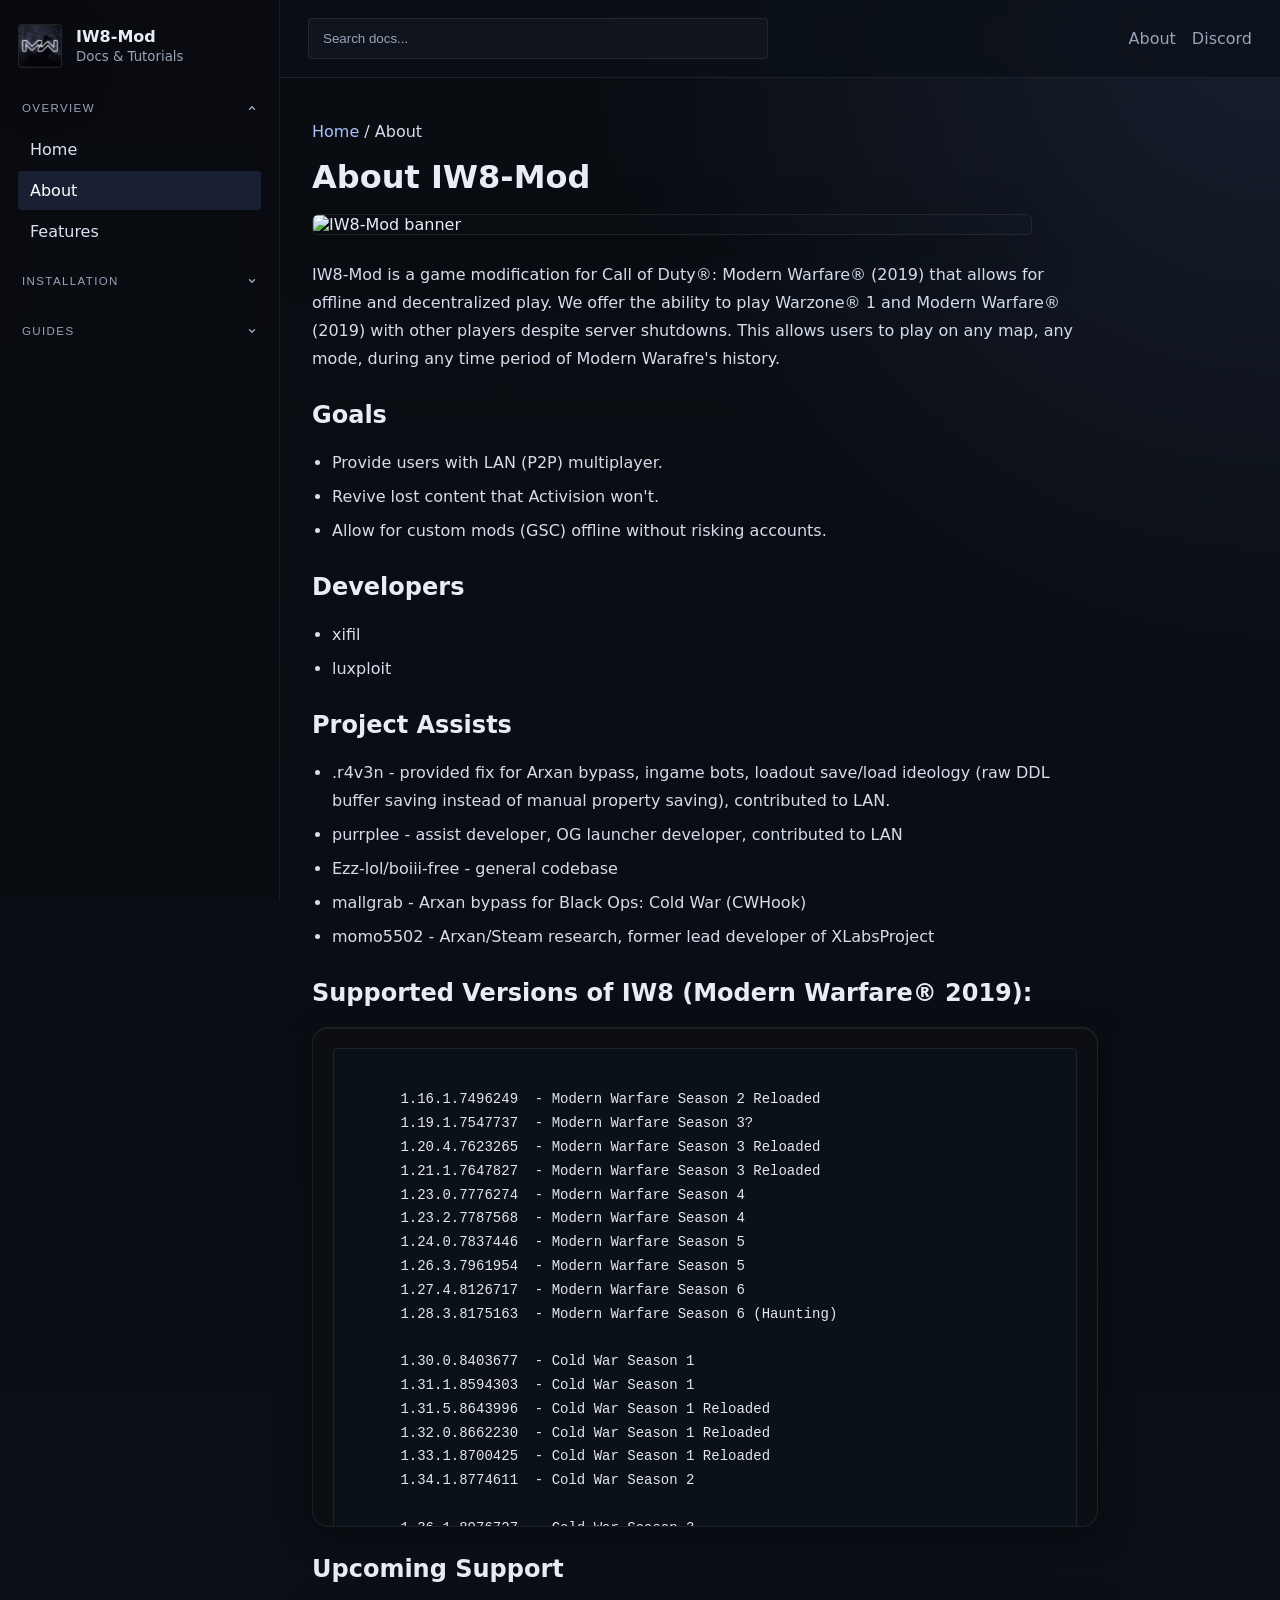
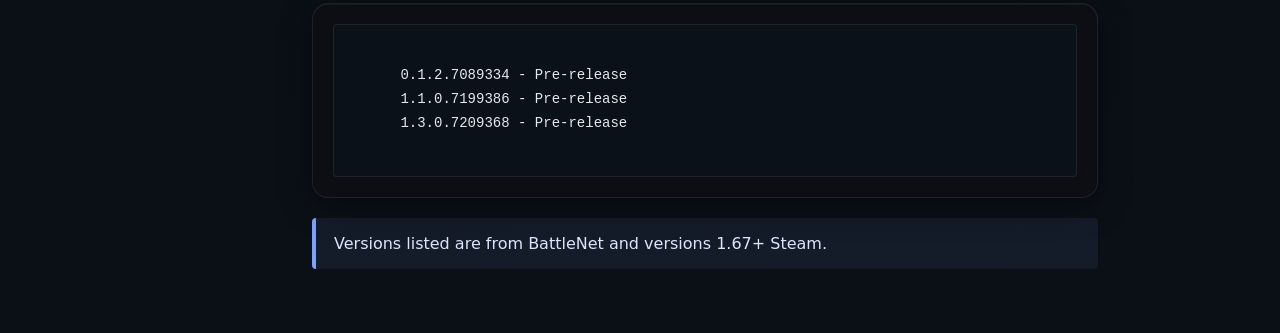
==== commit a565234d: "updated about.html" ====
--- a/about/index.html
+++ b/about/index.html
@@ -94,6 +94,9 @@
         <p>
           IW8-Mod is a game modification for Call of Duty®: Modern Warfare® (2019) that allows for offline and
           decentralized play.
+
+          We offer the ability to play Warzone® 1 and Modern Warfare® (2019) with other players despite server shutdowns.
+          This allows users to play on any map, any mode, during any time period of Modern Warafre's history.
         </p>
 
         <h2>Goals</h2>
@@ -275,7 +278,7 @@
       </div>
 
         <div class="callout">
-          Versions listed are from BattleNet and versions 1.67+ Steam. 
+          Versions listed are from BattleNet and versions 1.67+ Steam.
         </div>
       </main>
     </div>
--- a/assets/css/style.css
+++ b/assets/css/style.css
@@ -945,8 +945,8 @@
   backdrop-filter: blur(12px);
   border: 1px solid rgba(255, 255, 255, 0.08);
   box-shadow:
-      0 8px 32px rgba(0, 0, 0, 0.35),
-      inset 0 1px 0 rgba(255,255,255,0.05);
+    0 8px 32px rgba(0, 0, 0, 0.35),
+    inset 0 1px 0 rgba(255,255,255,0.05);
   transition: all 0.2s ease;
 }
 
@@ -992,11 +992,13 @@
 }
 
 .faq-item {
-  background: rgba(255,255,255,0.03);
-  border: 1px solid rgba(255,255,255,0.08);
-  border-radius: 16px;
-  overflow: hidden;
-  transition: all 0.2s ease;
+  background: rgba(15,15,20,.6);
+  backdrop-filter: blur(10px);
+  border: 1px solid rgba(255,255,255,.08);
+  border-radius: 14px;
+  margin-bottom: 12px;
+  box-shadow:
+    0 8px 24px rgba(0,0,0,.25);
 }
 
 .faq-item:hover {
@@ -1026,8 +1028,11 @@
   transition: transform 0.2s ease;
 }
 
-.faq-item[open] summary::after {
-  content: "-";
+.faq-item[open] {
+  border-color: rgba(64,150,255,.35);
+  box-shadow:
+    0 0 0 1px rgba(64,150,255,.15),
+    0 0 24px rgba(64,150,255,.08);
 }
 
 .faq-item p {
